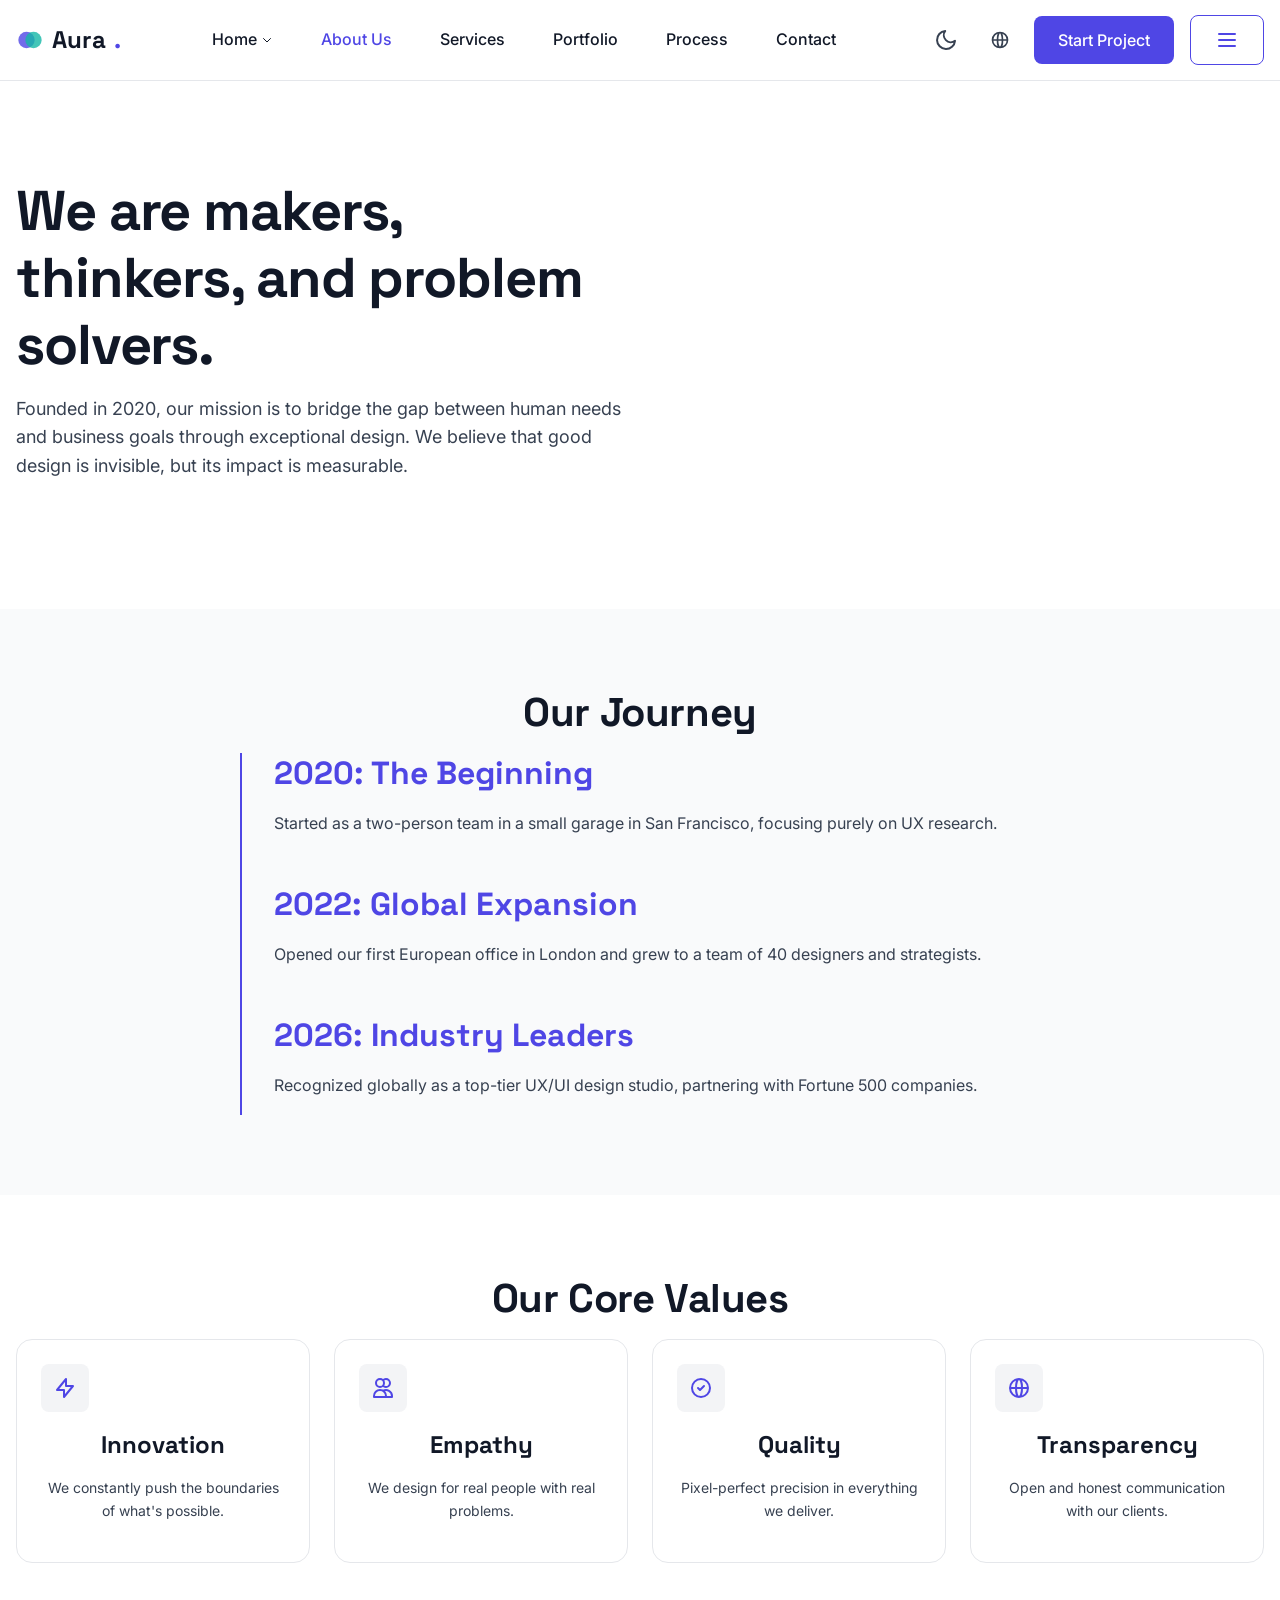
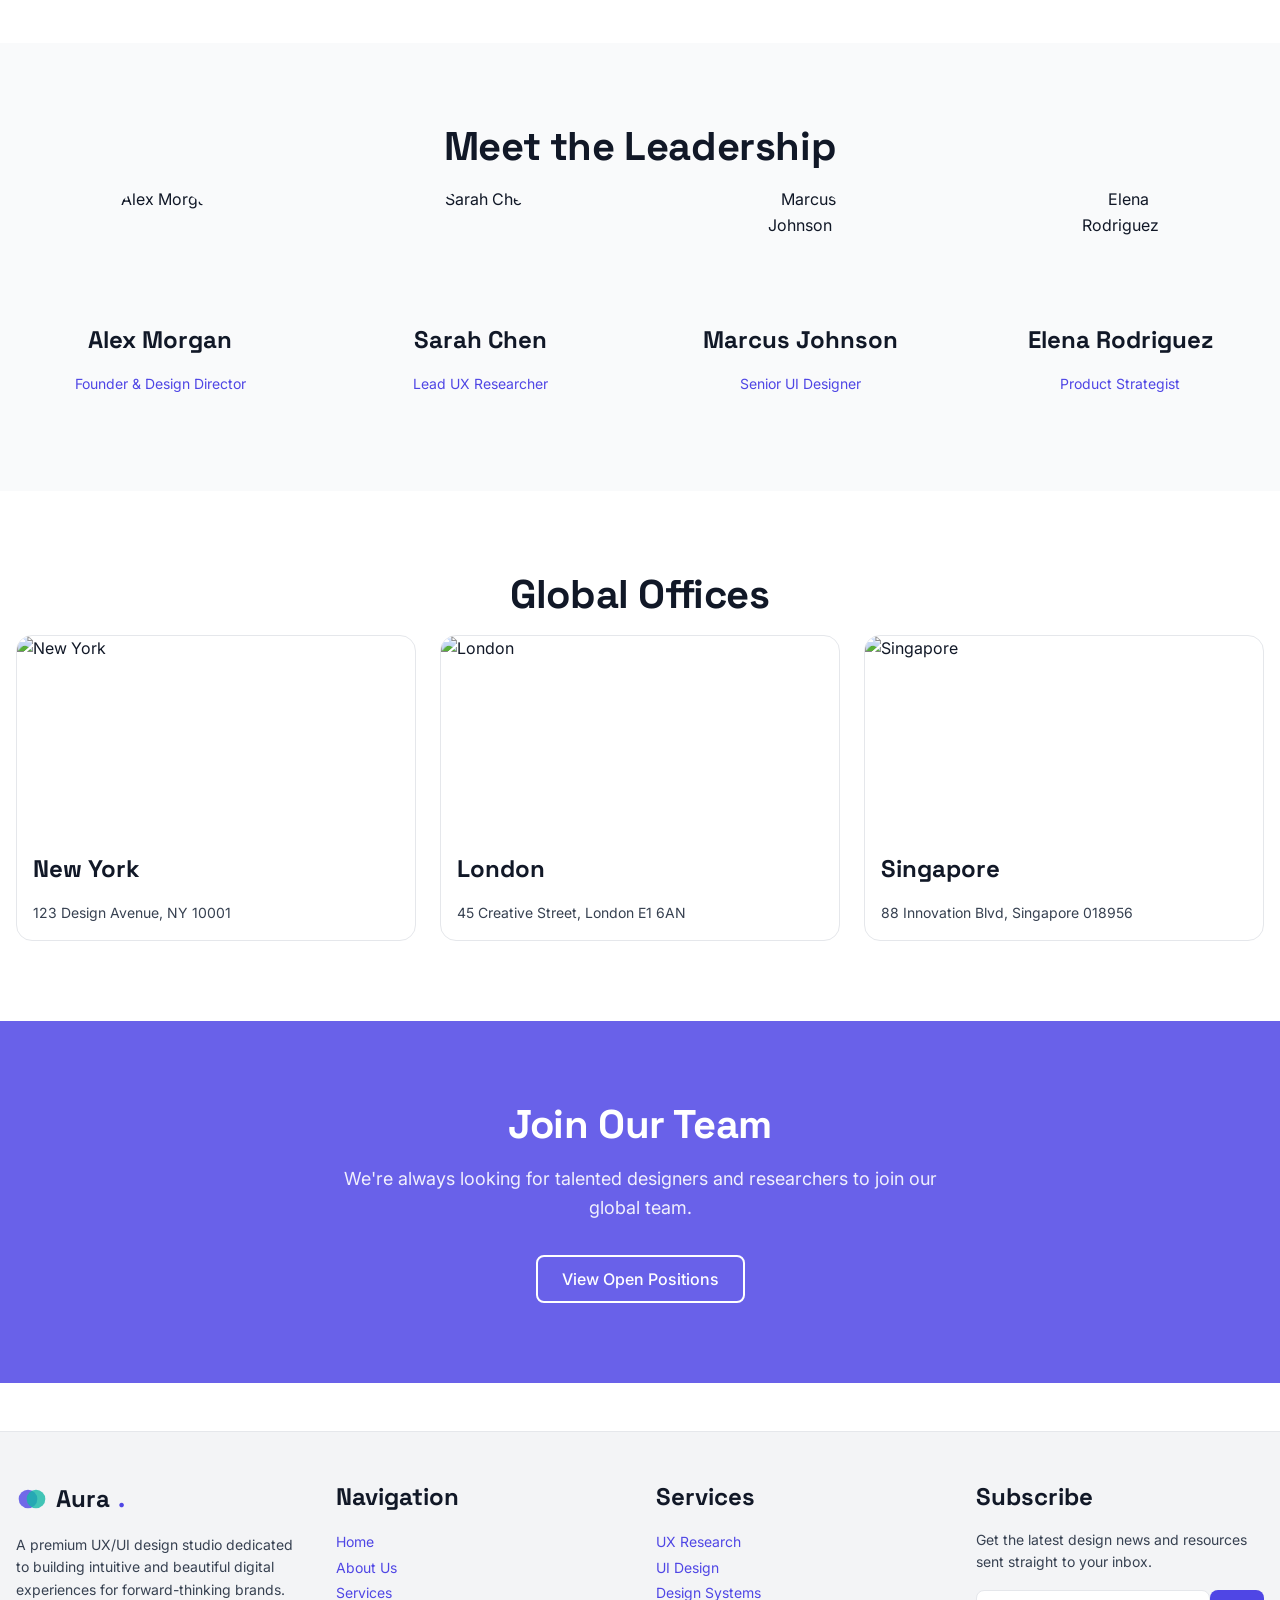
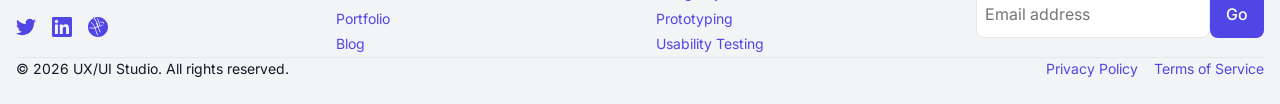
==== pages/about.html @ 6b6941aa "Initial commit with template fixes" ====
<!DOCTYPE html>
<html lang="en">
<head>
    <meta charset="UTF-8">
    <meta name="viewport" content="width=device-width, initial-scale=1.0">
    <title>Aura.</title>
    <link rel="stylesheet" href="../assets/css/style.css">
    <link rel="stylesheet" href="../assets/css/components.css">
    <link rel="stylesheet" href="../assets/css/dark-mode.css">
    <link rel="stylesheet" href="../assets/css/rtl.css">

    <!-- Favicon (Task #1) -->
    <link rel="icon" type="image/svg+xml" href="data:image/svg+xml,<svg xmlns='http://www.w3.org/2000/svg' viewBox='0 0 24 24'><circle cx='9' cy='12' r='7' fill='%234f46e5' fill-opacity='0.8'/><circle cx='15' cy='12' r='7' fill='%2314b8a6' fill-opacity='0.8'/></svg>">

    
    <!-- Dark Mode Initializer (Prevents FOUC & persists across all pages) -->
    <script>
        (function() {
            try {
                const theme = localStorage.getItem('theme');
                if (theme === 'dark' || (!theme && window.matchMedia('(prefers-color-scheme: dark)').matches)) {
                    document.documentElement.classList.add('dark');
                }
            } catch (e) {
                if (window.matchMedia('(prefers-color-scheme: dark)').matches) {
                    document.documentElement.classList.add('dark');
                }
            }
        })();
    </script>
</head>
<body>
    <!-- Header -->
    <header class="navbar">
        <div class="container flex justify-between items-center">
            <!-- Task #8: Clickable logo to home, no 'Back to home' text -->
            <a href="index.html" class="nav-brand" style="display: flex; align-items: center; gap: 8px;">
                <svg width="28" height="28" viewBox="0 0 24 24" fill="none" xmlns="http://www.w3.org/2000/svg">
                    <circle cx="9" cy="12" r="7" fill="var(--primary-color)" fill-opacity="0.8"/>
                    <circle cx="15" cy="12" r="7" fill="var(--accent-color)" fill-opacity="0.8"/>
                </svg>
                Aura<span>.</span>
            </a>
            
            <nav id="navMenu" class="nav-menu d-lg-block">
                <div class="dropdown">
                    <a href="index.html" class="nav-link" style="cursor: pointer; display: inline-flex; align-items: center; gap: 4px;">
                        Home
                        <svg width="12" height="12" fill="none" stroke="currentColor" stroke-width="2" viewBox="0 0 24 24"><path stroke-linecap="round" stroke-linejoin="round" d="M19 9l-7 7-7-7"></path></svg>
                    </a>
                    <div class="dropdown-menu">
                        <a href="index.html" class="dropdown-item">Home V1</a>
                        <a href="index-2.html" class="dropdown-item">Home V2</a>
                    </div>
                </div>
                <a href="about.html" class="nav-link">About Us</a>
                <a href="services.html" class="nav-link">Services</a>
                <a href="portfolio.html" class="nav-link">Portfolio</a>
                <a href="process.html" class="nav-link">Process</a>
                <a href="contact.html" class="nav-link">Contact</a>
            </nav>
            
            <div class="flex items-center gap-4">
                
                <div class="nav-toggles flex items-center gap-4">
                    <button id="darkModeToggle" class="icon-toggle-btn" aria-label="Toggle Theme" >
                        <svg width="24" height="24" fill="none" stroke="currentColor" stroke-width="2" stroke-linecap="round" stroke-linejoin="round" viewBox="0 0 24 24"><path d="M21 12.79A9 9 0 1 1 11.21 3 7 7 0 0 0 21 12.79z"></path></svg>
                    </button>
                    <button id="rtlToggle" class="icon-toggle-btn" aria-label="Toggle RTL" >
                        <svg width="20" height="20" fill="none" stroke="currentColor" stroke-width="2" viewBox="0 0 24 24"><path stroke-linecap="round" stroke-linejoin="round" d="M21 12a9 9 0 01-9 9m9-9a9 9 0 00-9-9m9 9H3m9 9a9 9 0 01-9-9m9 9c1.657 0 3-4.03 3-9s-1.343-9-3-9m0 18c-1.657 0-3-4.03-3-9s1.343-9 3-9m-9 9a9 9 0 019-9"></path></svg>
                    </button>
                </div>
                <a href="contact.html" class="btn btn-primary d-lg-block">Start Project</a>
                <button id="mobileMenuBtn" class="btn btn-secondary d-lg-none" aria-label="Menu">
                    <svg width="24" height="24" fill="none" stroke="currentColor" stroke-width="2" viewBox="0 0 24 24"><path stroke-linecap="round" stroke-linejoin="round" d="M4 6h16M4 12h16M4 18h16"></path></svg>
                </button>
            </div>
        </div>
    </header>

    <!-- Section 1: Hero (Split Layout) -->
    <section class="section pt-16 pb-16">
        <div class="container grid grid-cols-2 items-center gap-8">
            <div>
                <h1 class="mb-4">We are makers, thinkers, and problem solvers.</h1>
                <p class="text-lg mb-8">Founded in 2020, our mission is to bridge the gap between human needs and business goals through exceptional design. We believe that good design is invisible, but its impact is measurable.</p>
            </div>
            <div class="shadow-md transition hover:-translate-y-1 duration-300" style="height: 400px; border-radius: var(--radius-lg); background-image: url('https://images.unsplash.com/photo-1522071820081-009f0129c71c?auto=format&fit=crop&w=800&q=80'); background-size: cover; background-position: center;"></div>
        </div>
    </section>

    <!-- Section 2: Our Story (Timeline) -->
    <section class="section section-alt">
        <div class="container">
            <h2 class="text-center mb-12">Our Journey</h2>
            <div class="flex flex-col gap-8 max-w-3xl mx-auto" style="max-width: 800px; border-left: 2px solid var(--primary-color); padding-left: var(--space-8); margin: 0 auto;">
                <div>
                    <h3 class="text-primary mb-2">2020: The Beginning</h3>
                    <p>Started as a two-person team in a small garage in San Francisco, focusing purely on UX research.</p>
                </div>
                <div>
                    <h3 class="text-primary mb-2">2022: Global Expansion</h3>
                    <p>Opened our first European office in London and grew to a team of 40 designers and strategists.</p>
                </div>
                <div>
                    <h3 class="text-primary mb-2">2026: Industry Leaders</h3>
                    <p>Recognized globally as a top-tier UX/UI design studio, partnering with Fortune 500 companies.</p>
                </div>
            </div>
        </div>
    </section>

    <!-- Section 3: Core Values (4-Col Grid) -->
    <section class="section">
        <div class="container">
            <h2 class="text-center mb-12">Our Core Values</h2>
            <div class="grid grid-cols-4 gap-6">
                <div class="card text-center">
                    <div class="card-icon mx-auto"><svg width="24" height="24" fill="none" stroke="currentColor" stroke-width="2" viewBox="0 0 24 24"><path stroke-linecap="round" stroke-linejoin="round" d="M13 10V3L4 14h7v7l9-11h-7z"></path></svg></div>
                    <h4 class="h5">Innovation</h4>
                    <p class="text-sm">We constantly push the boundaries of what's possible.</p>
                </div>
                <div class="card text-center">
                    <div class="card-icon mx-auto"><svg width="24" height="24" fill="none" stroke="currentColor" stroke-width="2" viewBox="0 0 24 24"><path stroke-linecap="round" stroke-linejoin="round" d="M12 4.354a4 4 0 110 5.292M15 21H3v-1a6 6 0 0112 0v1zm0 0h6v-1a6 6 0 00-9-5.197M13 7a4 4 0 11-8 0 4 4 0 018 0z"></path></svg></div>
                    <h4 class="h5">Empathy</h4>
                    <p class="text-sm">We design for real people with real problems.</p>
                </div>
                <div class="card text-center">
                    <div class="card-icon mx-auto"><svg width="24" height="24" fill="none" stroke="currentColor" stroke-width="2" viewBox="0 0 24 24"><path stroke-linecap="round" stroke-linejoin="round" d="M9 12l2 2 4-4m6 2a9 9 0 11-18 0 9 9 0 0118 0z"></path></svg></div>
                    <h4 class="h5">Quality</h4>
                    <p class="text-sm">Pixel-perfect precision in everything we deliver.</p>
                </div>
                <div class="card text-center">
                    <div class="card-icon mx-auto"><svg width="24" height="24" fill="none" stroke="currentColor" stroke-width="2" viewBox="0 0 24 24"><path stroke-linecap="round" stroke-linejoin="round" d="M21 12a9 9 0 01-9 9m9-9a9 9 0 00-9-9m9 9H3m9 9a9 9 0 01-9-9m9 9c1.657 0 3-4.03 3-9s-1.343-9-3-9m0 18c-1.657 0-3-4.03-3-9s1.343-9 3-9m-9 9a9 9 0 019-9"></path></svg></div>
                    <h4 class="h5">Transparency</h4>
                    <p class="text-sm">Open and honest communication with our clients.</p>
                </div>
            </div>
        </div>
    </section>

    <!-- Section 4: Leadership (Compact Team Cards) -->
    <section class="section section-alt">
        <div class="container">
            <h2 class="text-center mb-12">Meet the Leadership</h2>
            <div class="grid grid-cols-4 gap-8">
                <div class="text-center">
                    <img src="https://images.unsplash.com/photo-1560250097-0b93528c311a?auto=format&fit=crop&w=300&q=80" alt="Alex Morgan" style="width: 120px; height: 120px; border-radius: var(--radius-full); object-fit: cover; margin: 0 auto 1rem;">
                    <h4 class="mb-1 h5">Alex Morgan</h4>
                    <p class="text-sm text-primary">Founder & Design Director</p>
                </div>
                <div class="text-center">
                    <img src="https://images.unsplash.com/photo-1573496359142-b8d87734a5a2?auto=format&fit=crop&w=300&q=80" alt="Sarah Chen" style="width: 120px; height: 120px; border-radius: var(--radius-full); object-fit: cover; margin: 0 auto 1rem;">
                    <h4 class="mb-1 h5">Sarah Chen</h4>
                    <p class="text-sm text-primary">Lead UX Researcher</p>
                </div>
                <div class="text-center">
                    <img src="https://images.unsplash.com/photo-1519085360753-af0119f7cbe7?auto=format&fit=crop&w=300&q=80" alt="Marcus Johnson" style="width: 120px; height: 120px; border-radius: var(--radius-full); object-fit: cover; margin: 0 auto 1rem;">
                    <h4 class="mb-1 h5">Marcus Johnson</h4>
                    <p class="text-sm text-primary">Senior UI Designer</p>
                </div>
                <div class="text-center">
                    <img src="https://images.unsplash.com/photo-1580489944761-15a19d654956?auto=format&fit=crop&w=300&q=80" alt="Elena Rodriguez" style="width: 120px; height: 120px; border-radius: var(--radius-full); object-fit: cover; margin: 0 auto 1rem;">
                    <h4 class="mb-1 h5">Elena Rodriguez</h4>
                    <p class="text-sm text-primary">Product Strategist</p>
                </div>
            </div>
        </div>
    </section>

    <!-- Section 5: Global Offices (3-Col Grid) -->
    <section class="section">
        <div class="container">
            <h2 class="text-center mb-12">Global Offices</h2>
            <div class="grid grid-cols-3 gap-6">
                <div class="card p-0 overflow-hidden" style="padding: 0; overflow: hidden;">
                    <img src="https://images.unsplash.com/photo-1496442226666-8d4d0e62e6e9?auto=format&fit=crop&w=600&q=80" alt="New York" style="width: 100%; height: 200px; object-fit: cover;">
                    <div style="padding: var(--space-4);">
                        <h4 class="h5">New York</h4>
                        <p class="text-sm mb-0">123 Design Avenue, NY 10001</p>
                    </div>
                </div>
                <div class="card p-0 overflow-hidden" style="padding: 0; overflow: hidden;">
                    <img src="https://images.unsplash.com/photo-1513635269975-59663e0ac1ad?auto=format&fit=crop&w=600&q=80" alt="London" style="width: 100%; height: 200px; object-fit: cover;">
                    <div style="padding: var(--space-4);">
                        <h4 class="h5">London</h4>
                        <p class="text-sm mb-0">45 Creative Street, London E1 6AN</p>
                    </div>
                </div>
                <div class="card p-0 overflow-hidden" style="padding: 0; overflow: hidden;">
                    <img src="https://images.unsplash.com/photo-1525625293386-3f8f99389edd?auto=format&fit=crop&w=600&q=80" alt="Singapore" style="width: 100%; height: 200px; object-fit: cover;">
                    <div style="padding: var(--space-4);">
                        <h4 class="h5">Singapore</h4>
                        <p class="text-sm mb-0">88 Innovation Blvd, Singapore 018956</p>
                    </div>
                </div>
            </div>
        </div>
    </section>

    <!-- Section 6: Career CTA (Immersive Banner) -->
    <section class="section" style="background-image: url('https://images.unsplash.com/photo-1522202176988-66273c2fd55f?auto=format&fit=crop&w=1920&q=80'); background-size: cover; background-position: center; position: relative; min-height: 40vh; display: flex; align-items: center;">
        <div style="position: absolute; inset: 0; background-color: rgba(79, 70, 229, 0.85); z-index: 1;"></div>
        <div class="container relative flex flex-col items-center justify-center text-center" style="z-index: 2;">
            <h2 class="mb-4" style="color: white;">Join Our Team</h2>
            <p class="text-lg mb-8" style="max-width: 600px; color: rgba(255,255,255,0.9);">We're always looking for talented designers and researchers to join our global team.</p>
            <a href="contact.html" class="btn btn-secondary" style="border-color: white; color: white; border-width: 2px;">View Open Positions</a>
        </div>
    </section>

    <!-- Footer -->
    <footer class="footer" style="background-color: var(--bg-tertiary); padding: var(--space-12) 0 var(--space-6); margin-top: var(--space-12); border-top: 1px solid var(--border-color);">
        <div class="container">
            <div class="grid grid-cols-4 gap-8 mb-12">
                <!-- Column 1: Brand & Info -->
                <div style="grid-column: span 1;">
                    <a href="index.html" class="nav-brand mb-4" style="font-size: 1.5rem; display: flex; align-items: center; gap: 8px; text-decoration: none;">
                        <svg width="32" height="32" viewBox="0 0 24 24" fill="none" xmlns="http://www.w3.org/2000/svg">
                            <circle cx="9" cy="12" r="7" fill="var(--primary-color)" fill-opacity="0.8"/>
                            <circle cx="15" cy="12" r="7" fill="var(--accent-color)" fill-opacity="0.8"/>
                        </svg>
                        Aura<span>.</span>
                    </a>
                    <p class="text-sm text-secondary mb-6">A premium UX/UI design studio dedicated to building intuitive and beautiful digital experiences for forward-thinking brands.</p>
                    <div class="flex gap-4">
                        <a href="#" class="text-secondary" aria-label="Twitter"><svg width="20" height="20" fill="currentColor" viewBox="0 0 24 24"><path d="M23.953 4.57a10 10 0 01-2.825.775 4.958 4.958 0 002.163-2.723c-.951.555-2.005.959-3.127 1.184a4.92 4.92 0 00-8.384 4.482C7.69 8.095 4.067 6.13 1.64 3.162a4.822 4.822 0 00-.666 2.475c0 1.71.87 3.213 2.188 4.096a4.904 4.904 0 01-2.228-.616v.06a4.923 4.923 0 003.946 4.827 4.996 4.996 0 01-2.212.085 4.936 4.936 0 004.604 3.417 9.867 9.867 0 01-6.102 2.105c-.39 0-.779-.023-1.17-.067a13.995 13.995 0 007.557 2.209c9.053 0 13.998-7.496 13.998-13.985 0-.21 0-.42-.015-.63A9.935 9.935 0 0024 4.59z"/></svg></a>
                        <a href="#" class="text-secondary" aria-label="LinkedIn"><svg width="20" height="20" fill="currentColor" viewBox="0 0 24 24"><path d="M20.447 20.452h-3.554v-5.569c0-1.328-.027-3.037-1.852-3.037-1.853 0-2.136 1.445-2.136 2.939v5.667H9.351V9h3.414v1.561h.046c.477-.9 1.637-1.85 3.37-1.85 3.601 0 4.267 2.37 4.267 5.455v6.286zM5.337 7.433c-1.144 0-2.063-.926-2.063-2.065 0-1.138.92-2.063 2.063-2.063 1.14 0 2.064.925 2.064 2.063 0 1.139-.925 2.065-2.064 2.065zm1.782 13.019H3.555V9h3.564v11.452zM22.225 0H1.771C.792 0 0 .774 0 1.729v20.542C0 23.227.792 24 1.771 24h20.451C23.2 24 24 23.227 24 22.271V1.729C24 .774 23.2 0 22.222 0h.003z"/></svg></a>
                        <a href="#" class="text-secondary" aria-label="Dribbble"><svg width="20" height="20" fill="currentColor" viewBox="0 0 24 24"><path d="M12 24C5.385 24 0 18.615 0 12S5.385 0 12 0s12 5.385 12 12-5.385 12-12 12zm8.793-12.012c-.08-.137-2.31-3.921-6.84-4.522.062-.162.118-.328.172-.497 2.384-.528 4.708.01 4.887.056.241.062.464-.108.528-.35.064-.241-.106-.464-.348-.528-.278-.073-2.85-.694-5.49.034-.515-1.503-1.168-3.08-1.874-4.502-.117-.234-.403-.314-.62-.178-.22.138-.3.424-.183.66 2.457 4.966 2.464 9.176 2.464 9.255v.02c0 .248.203.45.45.45.247 0 .45-.202.45-.45v-.01c-.004-.378-.063-2.617-.92-5.508 4.09.435 6.096 3.865 6.136 3.935.127.215.405.286.62.16.216-.128.288-.407.16-.623zM9.535 7.185c.678 1.34 1.287 2.805 1.776 4.2-.876.246-1.84.444-2.885.576C7.03 8.35 4.316 6.32 4.14 6.186c-.198-.152-.486-.114-.638.083-.153.2-.116.488.083.64.06.044 2.864 2.152 4.414 5.96-2.583.18-5.57-.142-5.696-.157-.246-.03-.473.146-.504.39-.03.246.146.473.392.503.238.028 3.428.373 6.195.122.378 1.83 1.05 4.673 2.925 8.012.122.218.4.296.618.174.22-.12.298-.398.176-.617C9.9 17.39 9.39 14.532 9.1 12.833c1.077-.128 2.062-.317 2.956-.56.91 3.233 2.122 6.02 2.17 6.13.1.226.368.328.594.228.226-.1.328-.368.228-.594-.025-.054-1.225-2.83-2.127-6.046 3.99-.443 6.015-3.69 6.05-3.743.14-.207.086-.487-.12-.628-.206-.14-.486-.085-.626.12-.008.01-1.782 2.846-5.462 3.32-.47-1.32-.98-2.67-1.54-3.98-3.085-7.152-7.25-9.98-7.31-10.02-.206-.142-.486-.09-.628.118-.142.206-.09.486.118.628.024.018 3.93 2.682 6.83 9.387z"/></svg></a>
                    </div>
                </div>
                
                <!-- Column 2: Navigation -->
                <div>
                    <h4 class="h5 mb-4">Navigation</h4>
                    <ul class="list-unstyled flex flex-col gap-2" style="list-style: none; padding-left: 0;">
                        <li><a href="index.html" class="text-secondary text-sm" style="text-decoration: none;">Home</a></li>
                        <li><a href="about.html" class="text-secondary text-sm" style="text-decoration: none;">About Us</a></li>
                        <li><a href="services.html" class="text-secondary text-sm" style="text-decoration: none;">Services</a></li>
                        <li><a href="portfolio.html" class="text-secondary text-sm" style="text-decoration: none;">Portfolio</a></li>
                        <li><a href="blog.html" class="text-secondary text-sm" style="text-decoration: none;">Blog</a></li>
                    </ul>
                </div>
                
                <!-- Column 3: Services -->
                <div>
                    <h4 class="h5 mb-4">Services</h4>
                    <ul class="list-unstyled flex flex-col gap-2" style="list-style: none; padding-left: 0;">
                        <li><a href="service-details.html" class="text-secondary text-sm" style="text-decoration: none;">UX Research</a></li>
                        <li><a href="service-details.html" class="text-secondary text-sm" style="text-decoration: none;">UI Design</a></li>
                        <li><a href="service-details.html" class="text-secondary text-sm" style="text-decoration: none;">Design Systems</a></li>
                        <li><a href="service-details.html" class="text-secondary text-sm" style="text-decoration: none;">Prototyping</a></li>
                        <li><a href="service-details.html" class="text-secondary text-sm" style="text-decoration: none;">Usability Testing</a></li>
                    </ul>
                </div>

                <!-- Column 4: Newsletter -->
                <div>
                    <h4 class="h5 mb-4">Subscribe</h4>
                    <p class="text-sm text-secondary mb-4">Get the latest design news and resources sent straight to your inbox.</p>
                    <form class="flex gap-2">
                        <input type="email" class="form-control text-sm" placeholder="Email address" style="padding: 0.5rem; flex-grow: 1;">
                        <button type="submit" class="btn btn-primary" style="padding: 0.5rem 1rem;">Go</button>
                    </form>
                </div>
            </div>
            
            <!-- Bottom Bar -->
            <div class="flex justify-between items-center pt-6" style="border-top: 1px solid var(--border-color);">
                <div class="text-sm text-secondary">
                    &copy; 2026 UX/UI Studio. All rights reserved.
                </div>
                <div class="flex gap-4">
                    <a href="#" class="text-sm text-secondary" style="text-decoration: none;">Privacy Policy</a>
                    <a href="#" class="text-sm text-secondary" style="text-decoration: none;">Terms of Service</a>
                </div>
            </div>
        </div>
    </footer>
    <script src="../assets/js/main.js?v=1789358417559"></script>
</body>
</html>
---- assets/css/style.css ----
/*
  Theme Name: UX/UI Design Studio
  Description: Modern HTML Template for UX/UI Agencies
  Version: 1.0
*/

@import url('https://fonts.googleapis.com/css2?family=Inter:wght@300;400;500;600;700&family=Space+Grotesk:wght@400;500;600;700&display=swap');

/* ==========================================================================
   CSS Variables
   ========================================================================== */
:root {
  /* 
   * COLOR PALETTE (Task #32)
   * Primary: Indigo (#4F46E5) - Used for primary actions, buttons, and links.
   * Accent: Teal (#14B8A6) - Used for highlights and secondary elements.
   * Backgrounds: White (#FFFFFF) to Light Gray (#F3F4F6) for depth.
   */
  --primary-color: #4F46E5; /* Indigo */
  --primary-hover: #4338CA;
  --accent-color: #14B8A6; /* Teal */
  
  --text-primary: #111827;
  --text-secondary: #374151; /* Increased contrast (Task #26, #27) */
  --text-light: #6B7280;     /* Increased contrast */
  
  --bg-primary: #FFFFFF;
  --bg-secondary: #F9FAFB;
  --bg-tertiary: #F3F4F6;
  
  --border-color: #E5E7EB;
  
  /* Status Colors */
  --success: #10B981;
  --error: #EF4444;
  --warning: #F59E0B;
  
  /* Typography */
  --font-body: 'Inter', sans-serif;
  --font-heading: 'Space Grotesk', sans-serif;
  
  /* Spacing Base */
  --space-1: 0.25rem; /* 4px */
  --space-2: 0.5rem;  /* 8px */
  --space-3: 0.75rem; /* 12px */
  --space-4: 1rem;    /* 16px */
  --space-5: 1.25rem; /* 20px */
  --space-6: 1.5rem;  /* 24px */
  --space-8: 2rem;    /* 32px */
  --space-10: 2.5rem; /* 40px */
  --space-12: 3rem;   /* 48px */
  --space-16: 4rem;   /* 64px */
  --space-20: 5rem;   /* 80px */
  --space-24: 6rem;   /* 96px */
  
  /* Transitions */
  --transition-fast: 0.2s ease;
  --transition-normal: 0.3s ease;
  --transition-slow: 0.5s ease;
  
  /* Border Radius */
  --radius-sm: 0.25rem;
  --radius-md: 0.5rem;
  --radius-lg: 1rem;
  --radius-xl: 1.5rem;
  --radius-full: 9999px;
  
  /* Shadows */
  --shadow-sm: 0 1px 2px 0 rgba(0, 0, 0, 0.05);
  --shadow-md: 0 4px 6px -1px rgba(0, 0, 0, 0.1), 0 2px 4px -1px rgba(0, 0, 0, 0.06);
  --shadow-lg: 0 10px 15px -3px rgba(0, 0, 0, 0.1), 0 4px 6px -2px rgba(0, 0, 0, 0.05);
}

/* ==========================================================================
   Reset & Base Styles
   ========================================================================== */
*, *::before, *::after {
  box-sizing: border-box;
  margin: 0;
  padding: 0;
}

html {
  font-size: 16px;
  scroll-behavior: smooth;
}

body {
  font-family: var(--font-body);
  color: var(--text-primary);
  background-color: var(--bg-primary);
  line-height: 1.6;
  -webkit-font-smoothing: antialiased;
  -moz-osx-font-smoothing: grayscale;
  transition: background-color var(--transition-normal), color var(--transition-normal);
  overflow-x: hidden;
  width: 100%;
}

/* Typography */
h1, h2, h3, h4, h5, h6 {
  font-family: var(--font-heading);
  font-weight: 700;
  line-height: 1.2;
  margin-bottom: var(--space-4);
  color: var(--text-primary);
}

h1 { font-size: 3.5rem; letter-spacing: -0.02em; font-weight: 700; line-height: 1.2; }
h2 { font-size: 2.5rem; letter-spacing: -0.01em; font-weight: 700; line-height: 1.2; }
h3 { font-size: 2rem; font-weight: 700; line-height: 1.3; }
h4 { font-size: 1.5rem; font-weight: 700; line-height: 1.4; }
h5 { font-size: 1.25rem; font-weight: 600; }
h6 { font-size: 1rem; font-weight: 600; }

p {
  color: var(--text-secondary);
  margin-bottom: var(--space-4);
}

a {
  color: var(--primary-color);
  text-decoration: none;
  transition: color var(--transition-fast);
}

a:hover {
  color: var(--primary-hover);
}

ul, ol {
  list-style: none;
}

img {
  max-width: 100%;
  height: auto;
  display: block;
}

/* ==========================================================================
   Layout & Utility Classes
   ========================================================================== */
.container {
  width: 100%;
  max-width: 1280px;
  margin: 0 auto;
  padding: 0 var(--space-4);
}

.section {
  padding: var(--space-20) 0;
}

.section-alt {
  background-color: var(--bg-secondary);
}

/* Grid & Flex */
.grid { display: grid; gap: var(--space-6); }
.grid-cols-2 { grid-template-columns: repeat(2, 1fr); }
.grid-cols-3 { grid-template-columns: repeat(3, 1fr); }
.grid-cols-4 { grid-template-columns: repeat(4, 1fr); }

.flex { display: flex; }
.flex-col { flex-direction: column; }
.items-center { align-items: center; }
.justify-center { justify-content: center; }
.justify-between { justify-content: space-between; }
.flex-wrap { flex-wrap: wrap; }
.gap-4 { gap: var(--space-4); }
.gap-8 { gap: var(--space-8); }

/* Spacing Helpers */
.mt-0 { margin-top: 0; }
.mb-0 { margin-bottom: 0; }
.mt-4 { margin-top: var(--space-4); }
.mb-4 { margin-bottom: var(--space-4); }
.mt-8 { margin-top: var(--space-8); }
.mb-8 { margin-bottom: var(--space-8); }
.pt-16 { padding-top: var(--space-16); }
.pb-16 { padding-bottom: var(--space-16); }
.pt-0 { padding-top: 0; }
.pb-0 { padding-bottom: 0; }

/* Text Utilities */
.text-center { text-align: center; }
.text-left { text-align: left; }
.text-right { text-align: right; }
.text-sm { font-size: 0.875rem; }
.text-lg { font-size: 1.125rem; }
.font-bold { font-weight: 700; }
.font-medium { font-weight: 500; }
.text-primary { color: var(--primary-color); }
.text-accent { color: var(--accent-color); }

/* Hide on Desktop, show on mobile */
.d-lg-none { display: none; }
@media (max-width: 1024px) {
  .d-lg-block { display: none; }
  .d-lg-none { display: block; }
}

/* Responsive Overrides */
@media (max-width: 1024px) {
  h1 { font-size: 2.75rem; }
  h2 { font-size: 2rem; }
  .grid-cols-3, .grid-cols-4 { grid-template-columns: repeat(2, 1fr); }
}

@media (max-width: 640px) {
  h1 { font-size: 2.25rem; }
  h2 { font-size: 1.75rem; }
  .grid-cols-2 { grid-template-columns: 1fr; }
  .section { padding: var(--space-16) 0; }
}

/* ==========================================================================
   Premium Animations
   ========================================================================== */
.fade-up {
    opacity: 0;
    transform: translateY(30px);
    transition: opacity 0.8s cubic-bezier(0.16, 1, 0.3, 1), transform 0.8s cubic-bezier(0.16, 1, 0.3, 1);
    will-change: opacity, transform;
}
.fade-up.is-visible {
    opacity: 1;
    transform: translateY(0);
}

.delay-100 { transition-delay: 100ms; }
.delay-200 { transition-delay: 200ms; }
.delay-300 { transition-delay: 300ms; }
.delay-400 { transition-delay: 400ms; }

/* Hero Zoom animation */
@keyframes slowZoom {
    0% { transform: scale(1); }
    100% { transform: scale(1.05); }
}
.hero-bg-anim {
    animation: slowZoom 20s ease-in-out infinite alternate;
}
---- assets/css/components.css ----
/* ==========================================================================
   Buttons
   ========================================================================== */
.btn {
  display: inline-flex;
  align-items: center;
  justify-content: center;
  text-align: center; /* Task #30 */
  padding: var(--space-3) var(--space-6);
  font-family: var(--font-body);
  font-weight: 500;
  border-radius: var(--radius-md);
  border: none;
  cursor: pointer;
  transition: all var(--transition-normal);
  text-decoration: none;
  font-size: 1rem;
  min-height: 48px; /* Task #9: Consistent height */
  line-height: 1;
}

.btn-primary {
  background-color: var(--primary-color);
  color: #ffffff;
}

.btn-primary:hover {
  background-color: var(--primary-hover);
  color: #ffffff;
  transform: translateY(-2px);
  box-shadow: var(--shadow-md);
}

.btn-secondary {
  background-color: transparent;
  color: var(--primary-color);
  border: 1px solid var(--primary-color);
}

.btn-secondary:hover {
  background-color: var(--primary-color);
  color: #ffffff;
}

/* ==========================================================================
   Cards
   ========================================================================== */
.card {
  background-color: var(--bg-primary);
  border-radius: var(--radius-lg);
  padding: var(--space-6);
  border: 1px solid var(--border-color);
  transition: transform var(--transition-normal), box-shadow var(--transition-normal);
}

.card:hover {
  transform: translateY(-5px);
  box-shadow: var(--shadow-lg);
}

.card-icon {
  width: 48px;
  height: 48px;
  background-color: var(--bg-tertiary);
  color: var(--primary-color);
  display: flex;
  align-items: center;
  justify-content: center;
  border-radius: var(--radius-md);
  margin-bottom: var(--space-4);
  font-size: 1.5rem;
}

/* ==========================================================================
   Forms
   ========================================================================== */
.form-group {
  margin-bottom: var(--space-4);
}

.form-label {
  display: block;
  margin-bottom: var(--space-2);
  font-weight: 500;
  color: var(--text-primary);
}

.form-control {
  width: 100%;
  padding: var(--space-3);
  border: 1px solid var(--border-color);
  border-radius: var(--radius-md);
  font-family: var(--font-body);
  font-size: 1rem;
  background-color: var(--bg-primary);
  color: var(--text-primary);
  transition: border-color var(--transition-fast), box-shadow var(--transition-fast);
}

.form-control:focus {
  outline: none;
  border-color: var(--primary-color);
  box-shadow: 0 0 0 3px rgba(79, 70, 229, 0.1);
}

/* ==========================================================================
   Navbar
   ========================================================================== */
.navbar {
  position: sticky;
  top: 0;
  z-index: 1000;
  width: 100%; /* Task #2: Prevent scrollbar overlap */
  background-color: var(--bg-primary);
  border-bottom: 1px solid var(--border-color);
  transition: background-color var(--transition-normal);
}

.navbar .container {
  display: flex;
  align-items: center;
  justify-content: space-between;
  height: 80px; /* Task #17: Desktop height */
}

/* Dropdown alignment (Task #13) */
.dropdown {
  position: relative;
}
.dropdown-menu {
  position: absolute;
  top: 100%;
  left: 0;
  min-width: 200px;
  background-color: var(--bg-primary);
  border: 1px solid var(--border-color);
  border-radius: var(--radius-md);
  box-shadow: var(--shadow-lg);
  display: none;
  z-index: 1001;
}
.dropdown:hover .dropdown-menu {
  display: block;
}
.dropdown-item {
  display: block;
  padding: var(--space-3) var(--space-4);
  color: var(--text-primary);
  text-decoration: none;
  transition: background-color var(--transition-fast);
}
.dropdown-item:hover {
  background-color: var(--bg-secondary);
  color: var(--primary-color);
}

.nav-brand {
  font-family: var(--font-heading);
  font-size: 1.5rem;
  font-weight: 700;
  color: var(--text-primary);
}

.nav-brand span {
  color: var(--primary-color);
}

.nav-menu {
  display: flex;
  gap: var(--space-6); /* Task #15: Equal consistent spacing */
  align-items: center;
}

.nav-link {
  color: var(--text-primary);
  font-weight: 500;
  padding: var(--space-2) var(--space-3);
  display: inline-flex;
  align-items: center;
  min-height: 48px; /* Task #9: Consistent height */
  transition: color var(--transition-fast);
}

.nav-link:hover, .nav-link.active {
  color: var(--primary-color);
}

/* ==========================================================================
   Footer
   ========================================================================== */
.footer {
  background-color: var(--bg-secondary);
  padding: var(--space-16) 0 var(--space-8);
  border-top: 1px solid var(--border-color);
}

.footer-grid {
  display: grid;
  grid-template-columns: 2fr 1fr 1fr 1fr;
  gap: var(--space-8);
  margin-bottom: var(--space-8);
}

.footer-title {
  font-size: 1.125rem;
  margin-bottom: var(--space-4);
  color: var(--text-primary);
}

.footer-links li {
  margin-bottom: var(--space-2);
}

.footer-links a {
  color: var(--text-secondary);
}

.footer-links a:hover {
  color: var(--accent-color); /* Task #21: Improve hover color visibility */
  text-decoration: underline;
}

.footer-bottom {
  border-top: 1px solid var(--border-color);
  padding-top: var(--space-6);
  text-align: center;
  color: var(--text-secondary);
  font-size: 0.875rem;
}

@media (max-width: 1024px) {
  .footer-grid { grid-template-columns: 1fr 1fr; }
  .navbar .container { height: 64px; } /* Task #17: Mobile height */
}
@media (max-width: 480px) {
  .footer-grid { grid-template-columns: 1fr; }
}

/* ==========================================================================
   Loading Skeleton
   ========================================================================== */
.skeleton {
  background: linear-gradient(90deg, var(--bg-tertiary) 25%, var(--border-color) 50%, var(--bg-tertiary) 75%);
  background-size: 200% 100%;
  animation: loading 1.5s infinite;
  border-radius: var(--radius-sm);
}

@keyframes loading {
  0% { background-position: 200% 0; }
  100% { background-position: -200% 0; }
}

/* Glass Card Support */
.glass-card {
  background: rgba(255, 255, 255, 0.85);
  backdrop-filter: blur(12px);
  -webkit-backdrop-filter: blur(12px);
  border: 1px solid rgba(255, 255, 255, 0.3);
}

/* Transparent Icon Buttons for Navbar */
.icon-toggle-btn {
  background: transparent;
  border: none;
  color: var(--text-secondary);
  cursor: pointer;
  padding: 0.5rem;
  display: flex;
  align-items: center;
  justify-content: center;
  border-radius: 50%;
  transition: all 0.3s ease;
}
.icon-toggle-btn:hover {
  background: var(--bg-tertiary);
  color: var(--primary-color);
}
---- assets/css/dark-mode.css ----
/* ==========================================================================
   Dark Mode Styles
   ========================================================================== */

/* The .dark class applies to the body or html tag */
.dark {
  /* High-visibility Neon Blue for Dark Mode */
  --primary-color: #00E5FF;
  --primary-hover: #00B8CC;
  
  --text-primary: #F9FAFB;
  --text-secondary: #D1D5DB;
  --text-light: #9CA3AF;
  
  --bg-primary: #0F1115;
  --bg-secondary: #1A1D24;
  --bg-tertiary: #272A31;
  
  --border-color: #374151;
  
  --shadow-sm: 0 1px 2px 0 rgba(0, 0, 0, 0.5);
  --shadow-md: 0 4px 6px -1px rgba(0, 0, 0, 0.4), 0 2px 4px -1px rgba(0, 0, 0, 0.3);
  --shadow-lg: 0 10px 15px -3px rgba(0, 0, 0, 0.5), 0 4px 6px -2px rgba(0, 0, 0, 0.4);
}

/* Component Overrides for Dark Mode if needed */
.dark .card-icon {
  background-color: var(--bg-tertiary);
}

.dark .navbar {
  box-shadow: 0 1px 0 0 var(--border-color);
}

/* Dark mode support for glass-card */
.dark .glass-card {
  background: rgba(30, 41, 59, 0.75); /* Dark slate with opacity */
  border: 1px solid rgba(255, 255, 255, 0.1);
  color: var(--text-primary);
}

/* Ensure the brand logo retains its original indigo color in dark mode */
.dark .nav-brand span {
  color: #4F46E5 !important;
}

.dark .nav-brand svg circle:first-of-type {
  fill: #4F46E5 !important;
}

/* Ensure text inside the neon primary button is readable in dark mode */
.dark .btn-primary {
  color: #0F1115 !important;
  font-weight: 700 !important;
}

.dark .btn-primary:hover {
  color: #0F1115 !important;
}
---- assets/css/rtl.css ----
/* ==========================================================================
   RTL (Right-to-Left) Styles
   ========================================================================== */

html[dir="rtl"] {
  /* Adjust spacing that depends on direction */
}

html[dir="rtl"] .text-left { text-align: right; }
html[dir="rtl"] .text-right { text-align: left; }

html[dir="rtl"] .nav-menu {
  /* Reverses flex order naturally, but if margin is needed: */
}

html[dir="rtl"] .card-icon {
  /* Adjust margins if icon is inline */
}
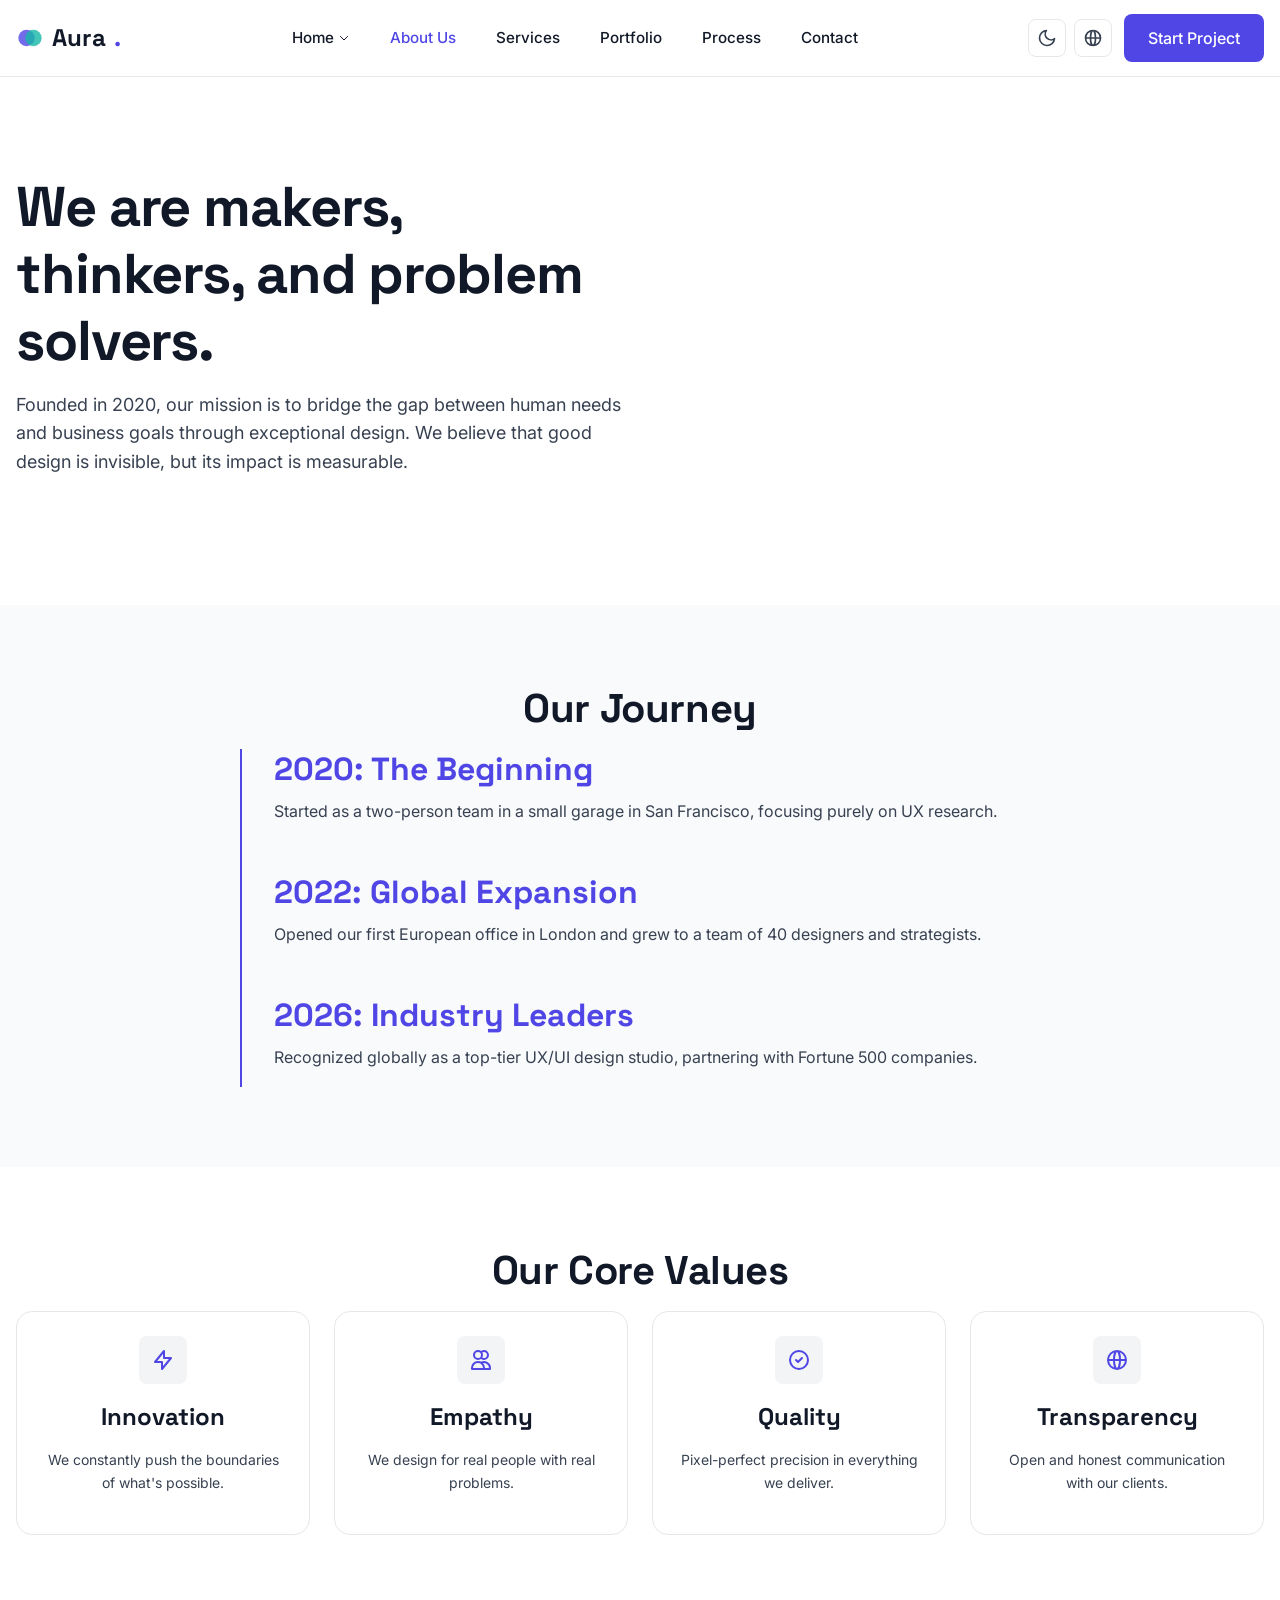
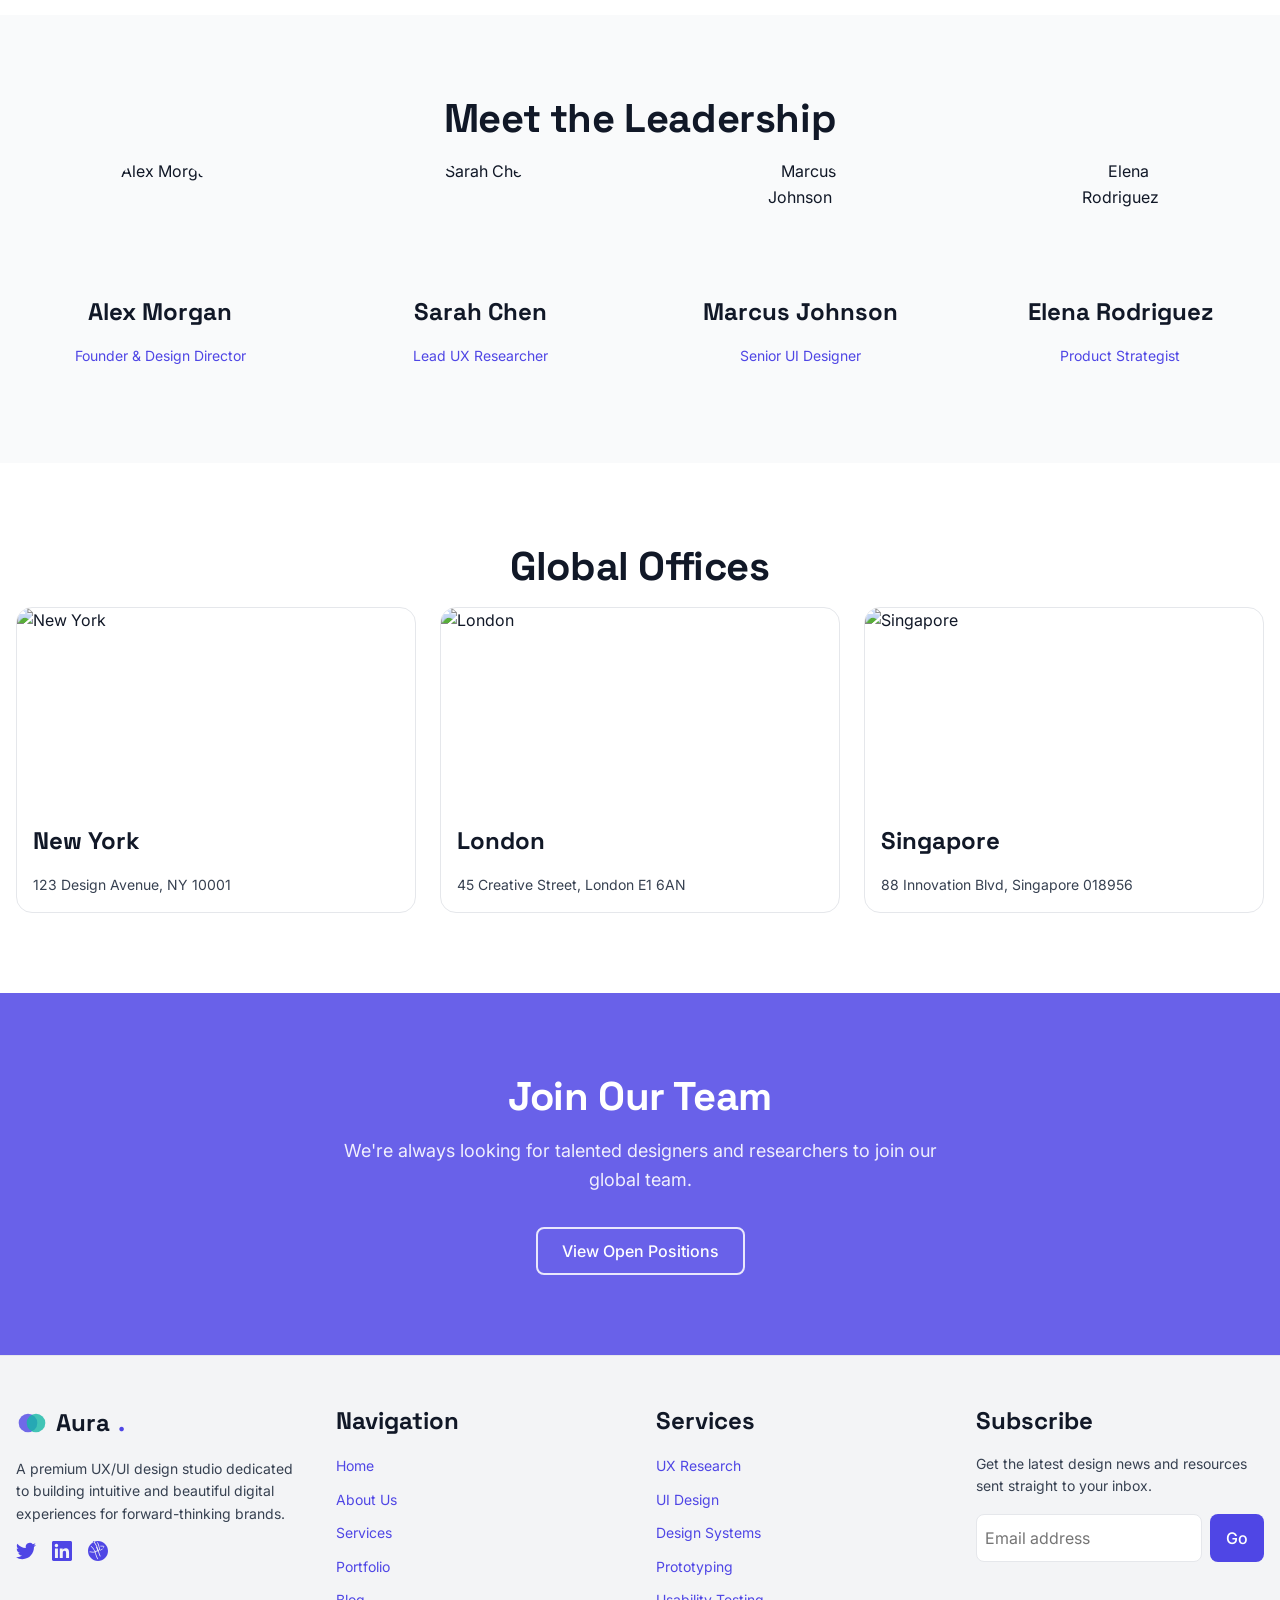
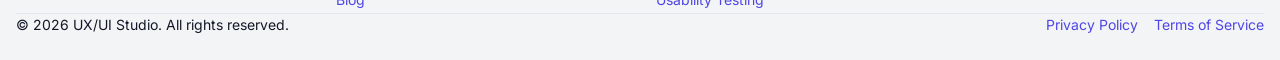
==== commit 3cef401a: "Enhance responsive layout, navigation, dark mode, RTL, and UI components across all pages" ====
--- a/pages/about.html
+++ b/pages/about.html
@@ -33,8 +33,7 @@
     <!-- Header -->
     <header class="navbar">
         <div class="container flex justify-between items-center">
-            <!-- Task #8: Clickable logo to home, no 'Back to home' text -->
-            <a href="index.html" class="nav-brand" style="display: flex; align-items: center; gap: 8px;">
+            <a href="index.html" class="nav-brand">
                 <svg width="28" height="28" viewBox="0 0 24 24" fill="none" xmlns="http://www.w3.org/2000/svg">
                     <circle cx="9" cy="12" r="7" fill="var(--primary-color)" fill-opacity="0.8"/>
                     <circle cx="15" cy="12" r="7" fill="var(--accent-color)" fill-opacity="0.8"/>
@@ -42,7 +41,7 @@
                 Aura<span>.</span>
             </a>
             
-            <nav id="navMenu" class="nav-menu d-lg-block">
+            <nav id="navMenu" class="nav-menu">
                 <div class="dropdown">
                     <a href="index.html" class="nav-link" style="cursor: pointer; display: inline-flex; align-items: center; gap: 4px;">
                         Home
@@ -60,20 +59,16 @@
                 <a href="contact.html" class="nav-link">Contact</a>
             </nav>
             
-            <div class="flex items-center gap-4">
-                
-                <div class="nav-toggles flex items-center gap-4">
-                    <button id="darkModeToggle" class="icon-toggle-btn" aria-label="Toggle Theme" >
-                        <svg width="24" height="24" fill="none" stroke="currentColor" stroke-width="2" stroke-linecap="round" stroke-linejoin="round" viewBox="0 0 24 24"><path d="M21 12.79A9 9 0 1 1 11.21 3 7 7 0 0 0 21 12.79z"></path></svg>
+            <div class="nav-actions">
+                <div class="nav-toggles">
+                    <button id="darkModeToggle" class="icon-toggle-btn" aria-label="Toggle Theme" title="Toggle Theme">
+                        <svg width="20" height="20" fill="none" stroke="currentColor" stroke-width="2" stroke-linecap="round" stroke-linejoin="round" viewBox="0 0 24 24"><path d="M21 12.79A9 9 0 1 1 11.21 3 7 7 0 0 0 21 12.79z"></path></svg>
                     </button>
-                    <button id="rtlToggle" class="icon-toggle-btn" aria-label="Toggle RTL" >
+                    <button id="rtlToggle" class="icon-toggle-btn" aria-label="Toggle RTL" title="Toggle Direction">
                         <svg width="20" height="20" fill="none" stroke="currentColor" stroke-width="2" viewBox="0 0 24 24"><path stroke-linecap="round" stroke-linejoin="round" d="M21 12a9 9 0 01-9 9m9-9a9 9 0 00-9-9m9 9H3m9 9a9 9 0 01-9-9m9 9c1.657 0 3-4.03 3-9s-1.343-9-3-9m0 18c-1.657 0-3-4.03-3-9s1.343-9 3-9m-9 9a9 9 0 019-9"></path></svg>
                     </button>
                 </div>
-                <a href="contact.html" class="btn btn-primary d-lg-block">Start Project</a>
-                <button id="mobileMenuBtn" class="btn btn-secondary d-lg-none" aria-label="Menu">
-                    <svg width="24" height="24" fill="none" stroke="currentColor" stroke-width="2" viewBox="0 0 24 24"><path stroke-linecap="round" stroke-linejoin="round" d="M4 6h16M4 12h16M4 18h16"></path></svg>
-                </button>
+                <a href="contact.html" class="btn btn-primary">Start Project</a>
             </div>
         </div>
     </header>
@@ -204,12 +199,12 @@
         <div class="container relative flex flex-col items-center justify-center text-center" style="z-index: 2;">
             <h2 class="mb-4" style="color: white;">Join Our Team</h2>
             <p class="text-lg mb-8" style="max-width: 600px; color: rgba(255,255,255,0.9);">We're always looking for talented designers and researchers to join our global team.</p>
-            <a href="contact.html" class="btn btn-secondary" style="border-color: white; color: white; border-width: 2px;">View Open Positions</a>
+            <a href="contact.html" class="btn btn-outline-white" style="border-width: 2px;">View Open Positions</a>
         </div>
     </section>
 
     <!-- Footer -->
-    <footer class="footer" style="background-color: var(--bg-tertiary); padding: var(--space-12) 0 var(--space-6); margin-top: var(--space-12); border-top: 1px solid var(--border-color);">
+    <footer class="footer" style="background-color: var(--bg-tertiary); padding: var(--space-12) 0 var(--space-6); margin-top: 0; border-top: 1px solid var(--border-color);">
         <div class="container">
             <div class="grid grid-cols-4 gap-8 mb-12">
                 <!-- Column 1: Brand & Info -->
--- a/assets/css/style.css
+++ b/assets/css/style.css
@@ -163,17 +163,24 @@
 .grid-cols-4 { grid-template-columns: repeat(4, 1fr); }
 
 .flex { display: flex; }
+.inline-flex { display: inline-flex; }
 .flex-col { flex-direction: column; }
 .items-center { align-items: center; }
 .justify-center { justify-content: center; }
 .justify-between { justify-content: space-between; }
 .flex-wrap { flex-wrap: wrap; }
+.gap-2 { gap: var(--space-2); }
 .gap-4 { gap: var(--space-4); }
+.gap-6 { gap: var(--space-6); }
 .gap-8 { gap: var(--space-8); }
+.mx-auto { margin-left: auto; margin-right: auto; }
+.w-full { width: 100%; }
 
 /* Spacing Helpers */
 .mt-0 { margin-top: 0; }
 .mb-0 { margin-bottom: 0; }
+.mt-2 { margin-top: var(--space-2); }
+.mb-2 { margin-bottom: var(--space-2); }
 .mt-4 { margin-top: var(--space-4); }
 .mb-4 { margin-bottom: var(--space-4); }
 .mt-8 { margin-top: var(--space-8); }
@@ -187,32 +194,33 @@
 .text-center { text-align: center; }
 .text-left { text-align: left; }
 .text-right { text-align: right; }
+.text-xs { font-size: 0.75rem; }
 .text-sm { font-size: 0.875rem; }
 .text-lg { font-size: 1.125rem; }
+.text-xl { font-size: 1.25rem; }
 .font-bold { font-weight: 700; }
 .font-medium { font-weight: 500; }
 .text-primary { color: var(--primary-color); }
 .text-accent { color: var(--accent-color); }
 
-/* Hide on Desktop, show on mobile */
-.d-lg-none { display: none; }
-@media (max-width: 1024px) {
-  .d-lg-block { display: none; }
-  .d-lg-none { display: block; }
-}
-
 /* Responsive Overrides */
 @media (max-width: 1024px) {
   h1 { font-size: 2.75rem; }
   h2 { font-size: 2rem; }
-  .grid-cols-3, .grid-cols-4 { grid-template-columns: repeat(2, 1fr); }
-}
-
-@media (max-width: 640px) {
+  .grid-cols-4 { grid-template-columns: repeat(2, 1fr); }
+}
+
+@media (max-width: 768px) {
   h1 { font-size: 2.25rem; }
   h2 { font-size: 1.75rem; }
-  .grid-cols-2 { grid-template-columns: 1fr; }
-  .section { padding: var(--space-16) 0; }
+  .grid-cols-2, .grid-cols-3, .grid-cols-4 { grid-template-columns: 1fr; }
+  .section { padding: var(--space-12) 0; }
+}
+
+@media (max-width: 480px) {
+  h1 { font-size: 1.85rem; }
+  h2 { font-size: 1.5rem; }
+  .section { padding: var(--space-10) 0; }
 }
 
 /* ==========================================================================
--- a/assets/css/components.css
+++ b/assets/css/components.css
@@ -42,6 +42,38 @@
   color: #ffffff;
 }
 
+.btn-outline-white {
+  background-color: transparent;
+  color: #ffffff;
+  border: 1.5px solid rgba(255, 255, 255, 0.85);
+}
+
+.btn-outline-white:hover {
+  background-color: #ffffff;
+  color: var(--primary-color);
+  border-color: #ffffff;
+  transform: translateY(-2px);
+  box-shadow: var(--shadow-md);
+}
+
+/* ==========================================================================
+   Badge / Pill
+   ========================================================================== */
+.badge-pill {
+  display: inline-flex;
+  align-items: center;
+  gap: 0.5rem;
+  padding: 0.35rem 0.85rem;
+  border-radius: var(--radius-full);
+  font-size: 0.75rem;
+  font-weight: 700;
+  letter-spacing: 0.05em;
+  text-transform: uppercase;
+  width: fit-content;
+  max-width: max-content;
+  line-height: 1.2;
+}
+
 /* ==========================================================================
    Cards
    ========================================================================== */
@@ -110,7 +142,7 @@
   position: sticky;
   top: 0;
   z-index: 1000;
-  width: 100%; /* Task #2: Prevent scrollbar overlap */
+  width: 100%;
   background-color: var(--bg-primary);
   border-bottom: 1px solid var(--border-color);
   transition: background-color var(--transition-normal);
@@ -120,10 +152,11 @@
   display: flex;
   align-items: center;
   justify-content: space-between;
-  height: 80px; /* Task #17: Desktop height */
-}
-
-/* Dropdown alignment (Task #13) */
+  min-height: 76px;
+  gap: var(--space-4);
+}
+
+/* Dropdown alignment */
 .dropdown {
   position: relative;
 }
@@ -131,22 +164,24 @@
   position: absolute;
   top: 100%;
   left: 0;
-  min-width: 200px;
+  min-width: 180px;
   background-color: var(--bg-primary);
   border: 1px solid var(--border-color);
   border-radius: var(--radius-md);
   box-shadow: var(--shadow-lg);
   display: none;
   z-index: 1001;
+  padding: 0.25rem 0;
 }
 .dropdown:hover .dropdown-menu {
   display: block;
 }
 .dropdown-item {
   display: block;
-  padding: var(--space-3) var(--space-4);
+  padding: var(--space-2) var(--space-4);
   color: var(--text-primary);
   text-decoration: none;
+  font-size: 0.9rem;
   transition: background-color var(--transition-fast);
 }
 .dropdown-item:hover {
@@ -159,6 +194,11 @@
   font-size: 1.5rem;
   font-weight: 700;
   color: var(--text-primary);
+  display: flex;
+  align-items: center;
+  gap: 8px;
+  text-decoration: none;
+  flex-shrink: 0;
 }
 
 .nav-brand span {
@@ -167,22 +207,169 @@
 
 .nav-menu {
   display: flex;
-  gap: var(--space-6); /* Task #15: Equal consistent spacing */
-  align-items: center;
+  gap: var(--space-4);
+  align-items: center;
+  list-style: none;
+  margin: 0;
+  padding: 0;
 }
 
 .nav-link {
   color: var(--text-primary);
   font-weight: 500;
+  font-size: 0.95rem;
   padding: var(--space-2) var(--space-3);
   display: inline-flex;
   align-items: center;
-  min-height: 48px; /* Task #9: Consistent height */
+  min-height: 40px;
   transition: color var(--transition-fast);
+  white-space: nowrap;
 }
 
 .nav-link:hover, .nav-link.active {
   color: var(--primary-color);
+}
+
+.nav-actions {
+  display: flex;
+  align-items: center;
+  gap: var(--space-3);
+  flex-shrink: 0;
+}
+
+.nav-toggles {
+  display: flex;
+  align-items: center;
+  gap: 0.5rem;
+}
+
+.icon-toggle-btn {
+  width: 38px;
+  height: 38px;
+  background: transparent;
+  border: 1px solid var(--border-color);
+  color: var(--text-secondary);
+  cursor: pointer;
+  display: inline-flex;
+  align-items: center;
+  justify-content: center;
+  border-radius: var(--radius-md);
+  transition: all var(--transition-fast);
+  padding: 0;
+  flex-shrink: 0;
+}
+
+.icon-toggle-btn:hover {
+  background: var(--bg-tertiary);
+  color: var(--primary-color);
+  border-color: var(--primary-color);
+}
+
+.icon-toggle-btn svg {
+  width: 20px;
+  height: 20px;
+}
+
+/* Navbar Responsiveness */
+@media (max-width: 1024px) {
+  .navbar .container {
+    min-height: 68px;
+    gap: var(--space-2);
+  }
+  .nav-menu {
+    gap: 0.35rem;
+  }
+  .nav-link {
+    padding: 0.35rem 0.5rem;
+    font-size: 0.875rem;
+  }
+  .nav-actions .btn {
+    padding: 0.4rem 0.85rem;
+    font-size: 0.875rem;
+    min-height: 40px;
+  }
+}
+
+@media (max-width: 768px) {
+  .navbar .container {
+    flex-wrap: wrap;
+    padding-top: 0.5rem;
+    padding-bottom: 0.5rem;
+    min-height: auto;
+    justify-content: space-between;
+  }
+  .nav-brand {
+    font-size: 1.35rem;
+  }
+  .nav-actions {
+    gap: 0.35rem;
+  }
+  .nav-actions .btn {
+    padding: 0.35rem 0.75rem;
+    font-size: 0.8rem;
+    min-height: 36px;
+  }
+  .icon-toggle-btn {
+    width: 34px;
+    height: 34px;
+  }
+  .icon-toggle-btn svg {
+    width: 18px;
+    height: 18px;
+  }
+  .nav-menu {
+    order: 3;
+    width: 100%;
+    display: flex;
+    overflow-x: auto;
+    white-space: nowrap;
+    -webkit-overflow-scrolling: touch;
+    scrollbar-width: none;
+    gap: 0.35rem;
+    padding: 0.4rem 0 0.15rem;
+    margin-top: 0.35rem;
+    border-top: 1px solid var(--border-color);
+  }
+  .nav-menu::-webkit-scrollbar {
+    display: none;
+  }
+  .nav-link {
+    padding: 0.25rem 0.65rem;
+    font-size: 0.825rem;
+    background: var(--bg-tertiary);
+    border-radius: var(--radius-full);
+    min-height: 32px;
+  }
+  .nav-link.active {
+    background: rgba(79, 70, 229, 0.1);
+    color: var(--primary-color);
+    font-weight: 600;
+  }
+}
+
+/* ==========================================================================
+   Insight Cards (Straight-line alignment)
+   ========================================================================== */
+.insight-card {
+  display: flex;
+  flex-direction: column;
+  height: 100%;
+}
+
+.insight-card-title {
+  font-size: 1.25rem;
+  line-height: 1.35;
+  min-height: 3.4rem;
+  margin-bottom: var(--space-2);
+  display: flex;
+  align-items: flex-start;
+}
+
+.insight-card-text {
+  font-size: 0.875rem;
+  color: var(--text-secondary);
+  margin-bottom: 0;
+  min-height: 2.8rem;
 }
 
 /* ==========================================================================
@@ -190,8 +377,9 @@
    ========================================================================== */
 .footer {
   background-color: var(--bg-secondary);
-  padding: var(--space-16) 0 var(--space-8);
+  padding: var(--space-12) 0 var(--space-6);
   border-top: 1px solid var(--border-color);
+  margin-top: 0 !important;
 }
 
 .footer-grid {
@@ -216,7 +404,7 @@
 }
 
 .footer-links a:hover {
-  color: var(--accent-color); /* Task #21: Improve hover color visibility */
+  color: var(--accent-color);
   text-decoration: underline;
 }
 
@@ -230,10 +418,9 @@
 
 @media (max-width: 1024px) {
   .footer-grid { grid-template-columns: 1fr 1fr; }
-  .navbar .container { height: 64px; } /* Task #17: Mobile height */
-}
-@media (max-width: 480px) {
-  .footer-grid { grid-template-columns: 1fr; }
+}
+@media (max-width: 640px) {
+  .footer-grid { grid-template-columns: 1fr; gap: var(--space-6); }
 }
 
 /* ==========================================================================
@@ -258,21 +445,3 @@
   -webkit-backdrop-filter: blur(12px);
   border: 1px solid rgba(255, 255, 255, 0.3);
 }
-
-/* Transparent Icon Buttons for Navbar */
-.icon-toggle-btn {
-  background: transparent;
-  border: none;
-  color: var(--text-secondary);
-  cursor: pointer;
-  padding: 0.5rem;
-  display: flex;
-  align-items: center;
-  justify-content: center;
-  border-radius: 50%;
-  transition: all 0.3s ease;
-}
-.icon-toggle-btn:hover {
-  background: var(--bg-tertiary);
-  color: var(--primary-color);
-}
--- a/assets/css/dark-mode.css
+++ b/assets/css/dark-mode.css
@@ -57,3 +57,21 @@
 .dark .btn-primary:hover {
   color: #0F1115 !important;
 }
+
+.dark .btn-outline-white:hover {
+  background-color: #ffffff !important;
+  color: #0F1115 !important;
+  border-color: #ffffff !important;
+}
+
+.dark .icon-toggle-btn {
+  border-color: var(--border-color);
+  color: var(--text-secondary);
+}
+
+.dark .icon-toggle-btn:hover {
+  background: var(--bg-tertiary);
+  color: var(--primary-color);
+  border-color: var(--primary-color);
+}
+
--- a/assets/css/rtl.css
+++ b/assets/css/rtl.css
@@ -3,16 +3,29 @@
    ========================================================================== */
 
 html[dir="rtl"] {
-  /* Adjust spacing that depends on direction */
+  direction: rtl;
+  text-align: right;
 }
 
 html[dir="rtl"] .text-left { text-align: right; }
 html[dir="rtl"] .text-right { text-align: left; }
 
-html[dir="rtl"] .nav-menu {
-  /* Reverses flex order naturally, but if margin is needed: */
+html[dir="rtl"] .dropdown-menu {
+  left: auto;
+  right: 0;
+  text-align: right;
 }
 
-html[dir="rtl"] .card-icon {
-  /* Adjust margins if icon is inline */
+html[dir="rtl"] .btn svg:not(.no-rtl),
+html[dir="rtl"] a svg:not(.no-rtl) {
+  transform: scaleX(-1);
 }
+
+html[dir="rtl"] .nav-brand {
+  flex-direction: row;
+}
+
+html[dir="rtl"] .footer {
+  text-align: right;
+}
+
